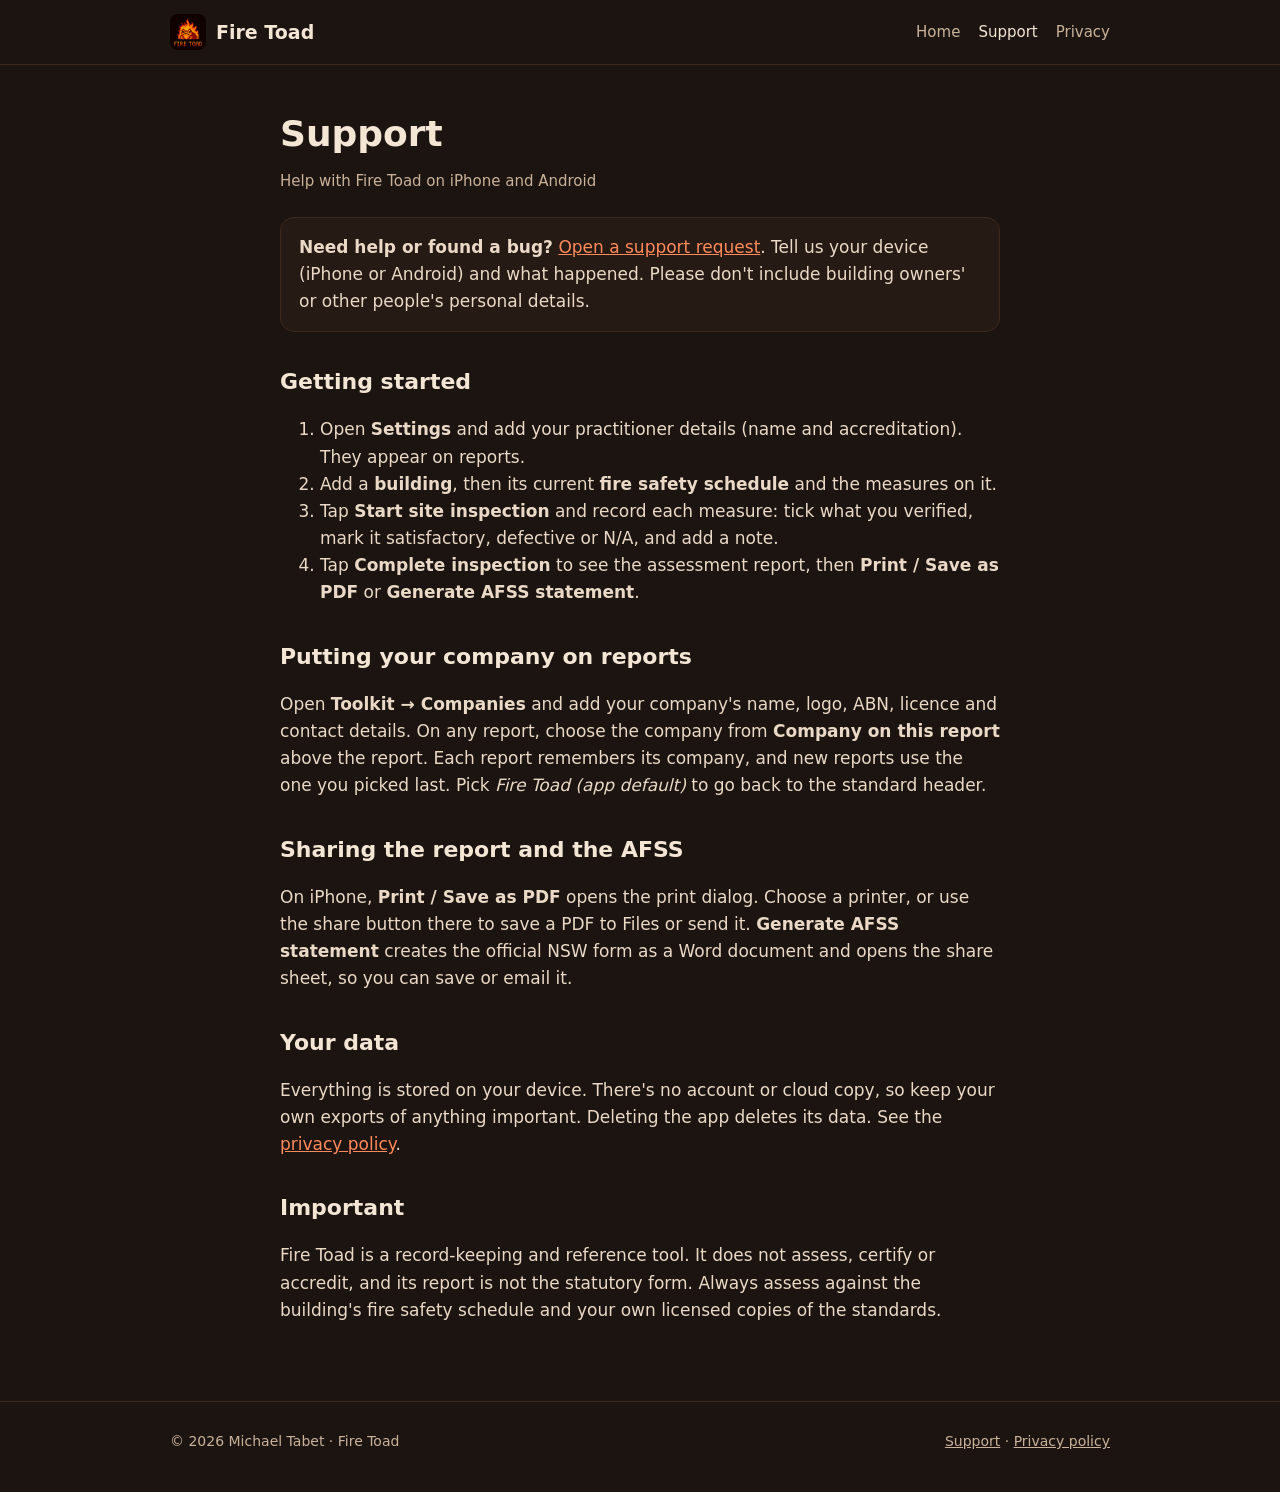
==== support/index.html @ 9f631b77 "Fire Toad website: marketing, support and privacy policy pages Co-Authored-By: Claude Opus 5.5 <nore" ====
<!doctype html>
<html lang="en-AU">
<head>
<meta charset="utf-8">
<meta name="viewport" content="width=device-width, initial-scale=1">
<title>Support — Fire Toad</title>
<meta name="description" content="Get help with Fire Toad: getting started, company branding on reports, exporting the report and AFSS, and how to contact us.">
<meta name="theme-color" content="#1c1410">
<link rel="icon" href="../firetoad-logo.jpg">
<link rel="stylesheet" href="../style.css">
</head>
<body>
<header class="top">
  <div class="wrap">
    <a class="brand" href="../"><img src="../firetoad-logo.jpg" alt="">Fire Toad</a>
    <nav class="links" aria-label="Site">
      <a href="../">Home</a>
      <a href="./" aria-current="page">Support</a>
      <a href="../privacy/">Privacy</a>
    </nav>
  </div>
</header>

<main class="doc">
  <h1>Support</h1>
  <p class="meta">Help with Fire Toad on iPhone and Android</p>

  <div class="box">
    <p style="margin:0"><strong>Need help or found a bug?</strong> <a href="https://github.com/burningurine/firetoad/issues/new">Open a support request</a>. Tell us your device (iPhone or Android) and what happened. Please don't include building owners' or other people's personal details.</p>
  </div>

  <h2>Getting started</h2>
  <ol>
    <li>Open <strong>Settings</strong> and add your practitioner details (name and accreditation). They appear on reports.</li>
    <li>Add a <strong>building</strong>, then its current <strong>fire safety schedule</strong> and the measures on it.</li>
    <li>Tap <strong>Start site inspection</strong> and record each measure: tick what you verified, mark it satisfactory, defective or N/A, and add a note.</li>
    <li>Tap <strong>Complete inspection</strong> to see the assessment report, then <strong>Print / Save as PDF</strong> or <strong>Generate AFSS statement</strong>.</li>
  </ol>

  <h2>Putting your company on reports</h2>
  <p>Open <strong>Toolkit → Companies</strong> and add your company's name, logo, ABN, licence and contact details. On any report, choose the company from <strong>Company on this report</strong> above the report. Each report remembers its company, and new reports use the one you picked last. Pick <em>Fire Toad (app default)</em> to go back to the standard header.</p>

  <h2>Sharing the report and the AFSS</h2>
  <p>On iPhone, <strong>Print / Save as PDF</strong> opens the print dialog. Choose a printer, or use the share button there to save a PDF to Files or send it. <strong>Generate AFSS statement</strong> creates the official NSW form as a Word document and opens the share sheet, so you can save or email it.</p>

  <h2>Your data</h2>
  <p>Everything is stored on your device. There's no account or cloud copy, so keep your own exports of anything important. Deleting the app deletes its data. See the <a href="../privacy/">privacy policy</a>.</p>

  <h2>Important</h2>
  <p>Fire Toad is a record-keeping and reference tool. It does not assess, certify or accredit, and its report is not the statutory form. Always assess against the building's fire safety schedule and your own licensed copies of the standards.</p>
</main>

<footer class="bottom">
  <div class="wrap">
    <span>© 2026 Michael Tabet · Fire Toad</span>
    <span><a href="./">Support</a> · <a href="../privacy/">Privacy policy</a></span>
  </div>
</footer>
</body>
</html>
---- style.css ----
:root {
  --bg: #1c1410;
  --card: #251a14;
  --line: #3d2a1e;
  --text: #f4e6d4;
  --muted: #c9b29a;
  --ember: #e2451a;
  --ember-d: #c93c14;
  --ok: #8ce0a3;
}
* { box-sizing: border-box; }
html { -webkit-text-size-adjust: 100%; }
body {
  margin: 0;
  background: var(--bg);
  color: var(--text);
  font: 17px/1.6 system-ui, -apple-system, "Segoe UI", Roboto, sans-serif;
}
a { color: #ff8a5c; }
a:hover { color: #ffb08f; }
.wrap { max-width: 980px; margin: 0 auto; padding: 0 20px; }
header.top { border-bottom: 1px solid var(--line); }
header.top .wrap { display: flex; align-items: center; justify-content: space-between; gap: 12px; min-height: 64px; }
.brand { display: flex; align-items: center; gap: 10px; color: var(--text); text-decoration: none; font-weight: 800; font-size: 19px; }
.brand img { width: 36px; height: 36px; border-radius: 8px; }
nav.links { display: flex; gap: 18px; font-size: 15px; }
nav.links a { color: var(--muted); text-decoration: none; }
nav.links a:hover, nav.links a[aria-current="page"] { color: var(--text); }

.hero { padding: 56px 0 40px; display: grid; gap: 32px; grid-template-columns: 1.25fr 1fr; align-items: center; }
.hero h1 { font-size: clamp(32px, 5vw, 52px); line-height: 1.08; margin: 0 0 16px; letter-spacing: -0.02em; }
.hero h1 em { font-style: normal; color: var(--ember); }
.hero p.lead { font-size: 19px; color: var(--muted); margin: 0 0 24px; }
.hero .logo { width: 100%; max-width: 340px; border-radius: 28px; justify-self: center; box-shadow: 0 30px 80px rgba(226, 69, 26, 0.18); }
.cta { display: flex; flex-wrap: wrap; gap: 12px; }
.btn { display: inline-flex; align-items: center; min-height: 48px; padding: 0 20px; border-radius: 12px; font-weight: 700; text-decoration: none; border: 1px solid var(--line); color: var(--text); }
.btn.primary { background: var(--ember-d); border-color: var(--ember-d); color: #fff; }
.btn.primary:hover { background: var(--ember); color: #fff; }
.note { font-size: 14px; color: var(--muted); margin-top: 12px; }

section { padding: 36px 0; border-top: 1px solid var(--line); }
section h2 { font-size: 28px; margin: 0 0 8px; }
section > .wrap > p.sub { color: var(--muted); margin: 0 0 24px; max-width: 720px; }
.grid { display: grid; gap: 14px; grid-template-columns: repeat(auto-fill, minmax(260px, 1fr)); }
.card { background: var(--card); border: 1px solid var(--line); border-radius: 16px; padding: 20px; }
.card .e { font-size: 26px; }
.card h3 { margin: 8px 0 6px; font-size: 18px; }
.card p { margin: 0; color: var(--muted); font-size: 15px; }

.brandstrip { display: grid; gap: 24px; grid-template-columns: 1fr 1fr; align-items: center; }
.paper { background: #fff; color: #1f2933; border-radius: 14px; padding: 20px; box-shadow: 0 20px 60px rgba(0, 0, 0, 0.35); font-size: 14px; }
.paper .head { display: flex; gap: 14px; align-items: center; border-bottom: 2px solid #dc2626; padding-bottom: 12px; margin-bottom: 12px; }
.paper .co { background: #0b4f8a; color: #fff; font-weight: 800; letter-spacing: 0.04em; border-radius: 6px; padding: 14px 16px; font-size: 18px; }
.paper strong { display: block; font-size: 18px; }
.paper small { color: #52606d; }
.paper table { width: 100%; border-collapse: collapse; font-size: 13px; }
.paper td { border-top: 1px solid #e4e7eb; padding: 6px 4px; }
.paper .pass { background: #dcfce7; }
.paper .fail { background: #fee2e2; }

ul.checks { list-style: none; padding: 0; margin: 0; }
ul.checks li { padding: 6px 0 6px 28px; position: relative; color: var(--muted); }
ul.checks li::before { content: "✓"; position: absolute; left: 0; color: var(--ok); font-weight: 800; }

.doc { max-width: 760px; padding: 40px 20px 60px; margin: 0 auto; }
.doc h1 { font-size: 36px; margin: 0 0 6px; }
.doc h2 { font-size: 22px; margin: 32px 0 8px; }
.doc p, .doc li { color: #e9d9c6; }
.doc .meta { color: var(--muted); font-size: 15px; margin: 0 0 24px; }
.doc .box { background: var(--card); border: 1px solid var(--line); border-radius: 14px; padding: 16px 18px; }

footer.bottom { border-top: 1px solid var(--line); padding: 28px 0 40px; color: var(--muted); font-size: 14px; }
footer.bottom .wrap { display: flex; flex-wrap: wrap; justify-content: space-between; gap: 12px; }
footer.bottom a { color: var(--muted); }

@media (max-width: 760px) {
  .hero, .brandstrip { grid-template-columns: 1fr; }
  .hero { padding-top: 36px; }
  .hero .logo { max-width: 220px; order: -1; }
  nav.links { gap: 12px; font-size: 14px; }
}
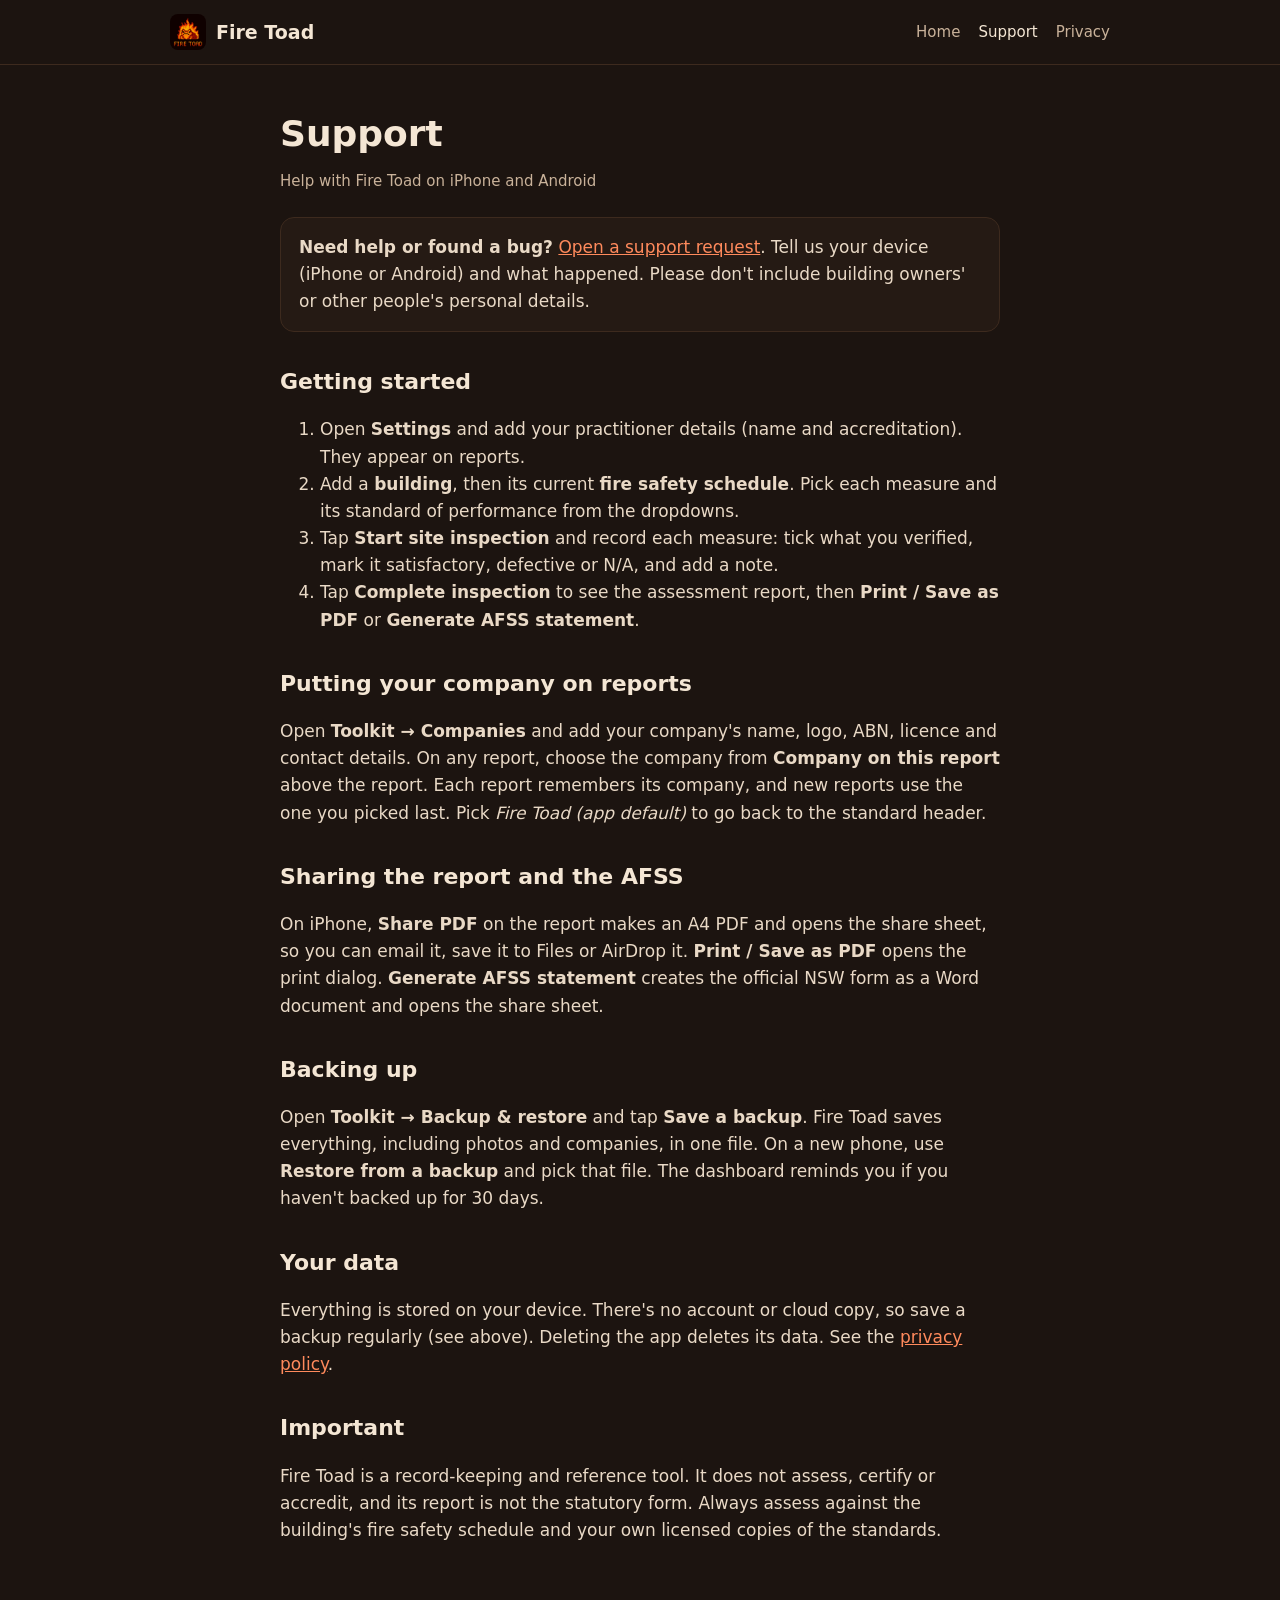
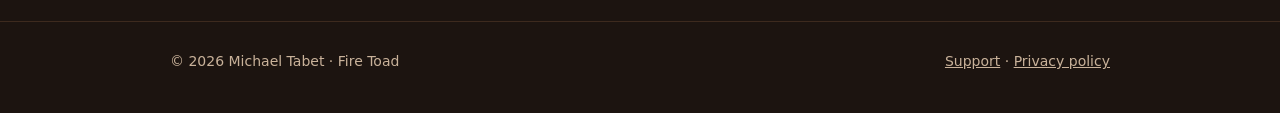
==== commit c91fa515: "Website: no emoji, fictional demo company, and the 1.1 features (Share PDF, backups, measure dropdow" ====
--- a/support/index.html
+++ b/support/index.html
@@ -32,7 +32,7 @@
   <h2>Getting started</h2>
   <ol>
     <li>Open <strong>Settings</strong> and add your practitioner details (name and accreditation). They appear on reports.</li>
-    <li>Add a <strong>building</strong>, then its current <strong>fire safety schedule</strong> and the measures on it.</li>
+    <li>Add a <strong>building</strong>, then its current <strong>fire safety schedule</strong>. Pick each measure and its standard of performance from the dropdowns.</li>
     <li>Tap <strong>Start site inspection</strong> and record each measure: tick what you verified, mark it satisfactory, defective or N/A, and add a note.</li>
     <li>Tap <strong>Complete inspection</strong> to see the assessment report, then <strong>Print / Save as PDF</strong> or <strong>Generate AFSS statement</strong>.</li>
   </ol>
@@ -41,10 +41,13 @@
   <p>Open <strong>Toolkit → Companies</strong> and add your company's name, logo, ABN, licence and contact details. On any report, choose the company from <strong>Company on this report</strong> above the report. Each report remembers its company, and new reports use the one you picked last. Pick <em>Fire Toad (app default)</em> to go back to the standard header.</p>
 
   <h2>Sharing the report and the AFSS</h2>
-  <p>On iPhone, <strong>Print / Save as PDF</strong> opens the print dialog. Choose a printer, or use the share button there to save a PDF to Files or send it. <strong>Generate AFSS statement</strong> creates the official NSW form as a Word document and opens the share sheet, so you can save or email it.</p>
+  <p>On iPhone, <strong>Share PDF</strong> on the report makes an A4 PDF and opens the share sheet, so you can email it, save it to Files or AirDrop it. <strong>Print / Save as PDF</strong> opens the print dialog. <strong>Generate AFSS statement</strong> creates the official NSW form as a Word document and opens the share sheet.</p>
+
+  <h2>Backing up</h2>
+  <p>Open <strong>Toolkit → Backup &amp; restore</strong> and tap <strong>Save a backup</strong>. Fire Toad saves everything, including photos and companies, in one file. On a new phone, use <strong>Restore from a backup</strong> and pick that file. The dashboard reminds you if you haven't backed up for 30 days.</p>
 
   <h2>Your data</h2>
-  <p>Everything is stored on your device. There's no account or cloud copy, so keep your own exports of anything important. Deleting the app deletes its data. See the <a href="../privacy/">privacy policy</a>.</p>
+  <p>Everything is stored on your device. There's no account or cloud copy, so save a backup regularly (see above). Deleting the app deletes its data. See the <a href="../privacy/">privacy policy</a>.</p>
 
   <h2>Important</h2>
   <p>Fire Toad is a record-keeping and reference tool. It does not assess, certify or accredit, and its report is not the statutory form. Always assess against the building's fire safety schedule and your own licensed copies of the standards.</p>
--- a/style.css
+++ b/style.css
@@ -27,7 +27,7 @@
 nav.links a { color: var(--muted); text-decoration: none; }
 nav.links a:hover, nav.links a[aria-current="page"] { color: var(--text); }
 
-.hero { padding: 56px 0 40px; display: grid; gap: 32px; grid-template-columns: 1.25fr 1fr; align-items: center; }
+.hero { padding-top: 56px; padding-bottom: 40px; display: grid; gap: 32px; grid-template-columns: 1.25fr 1fr; align-items: center; }
 .hero h1 { font-size: clamp(32px, 5vw, 52px); line-height: 1.08; margin: 0 0 16px; letter-spacing: -0.02em; }
 .hero h1 em { font-style: normal; color: var(--ember); }
 .hero p.lead { font-size: 19px; color: var(--muted); margin: 0 0 24px; }
@@ -43,14 +43,14 @@
 section > .wrap > p.sub { color: var(--muted); margin: 0 0 24px; max-width: 720px; }
 .grid { display: grid; gap: 14px; grid-template-columns: repeat(auto-fill, minmax(260px, 1fr)); }
 .card { background: var(--card); border: 1px solid var(--line); border-radius: 16px; padding: 20px; }
-.card .e { font-size: 26px; }
-.card h3 { margin: 8px 0 6px; font-size: 18px; }
+.card { border-top: 3px solid var(--ember-d); }
+.card h3 { margin: 0 0 6px; font-size: 18px; letter-spacing: -0.01em; }
 .card p { margin: 0; color: var(--muted); font-size: 15px; }
 
 .brandstrip { display: grid; gap: 24px; grid-template-columns: 1fr 1fr; align-items: center; }
 .paper { background: #fff; color: #1f2933; border-radius: 14px; padding: 20px; box-shadow: 0 20px 60px rgba(0, 0, 0, 0.35); font-size: 14px; }
 .paper .head { display: flex; gap: 14px; align-items: center; border-bottom: 2px solid #dc2626; padding-bottom: 12px; margin-bottom: 12px; }
-.paper .co { background: #0b4f8a; color: #fff; font-weight: 800; letter-spacing: 0.04em; border-radius: 6px; padding: 14px 16px; font-size: 18px; }
+.paper .co { background: #b91c1c; color: #fff; font-weight: 800; letter-spacing: 0.04em; border-radius: 6px; padding: 14px 16px; font-size: 18px; }
 .paper strong { display: block; font-size: 18px; }
 .paper small { color: #52606d; }
 .paper table { width: 100%; border-collapse: collapse; font-size: 13px; }
